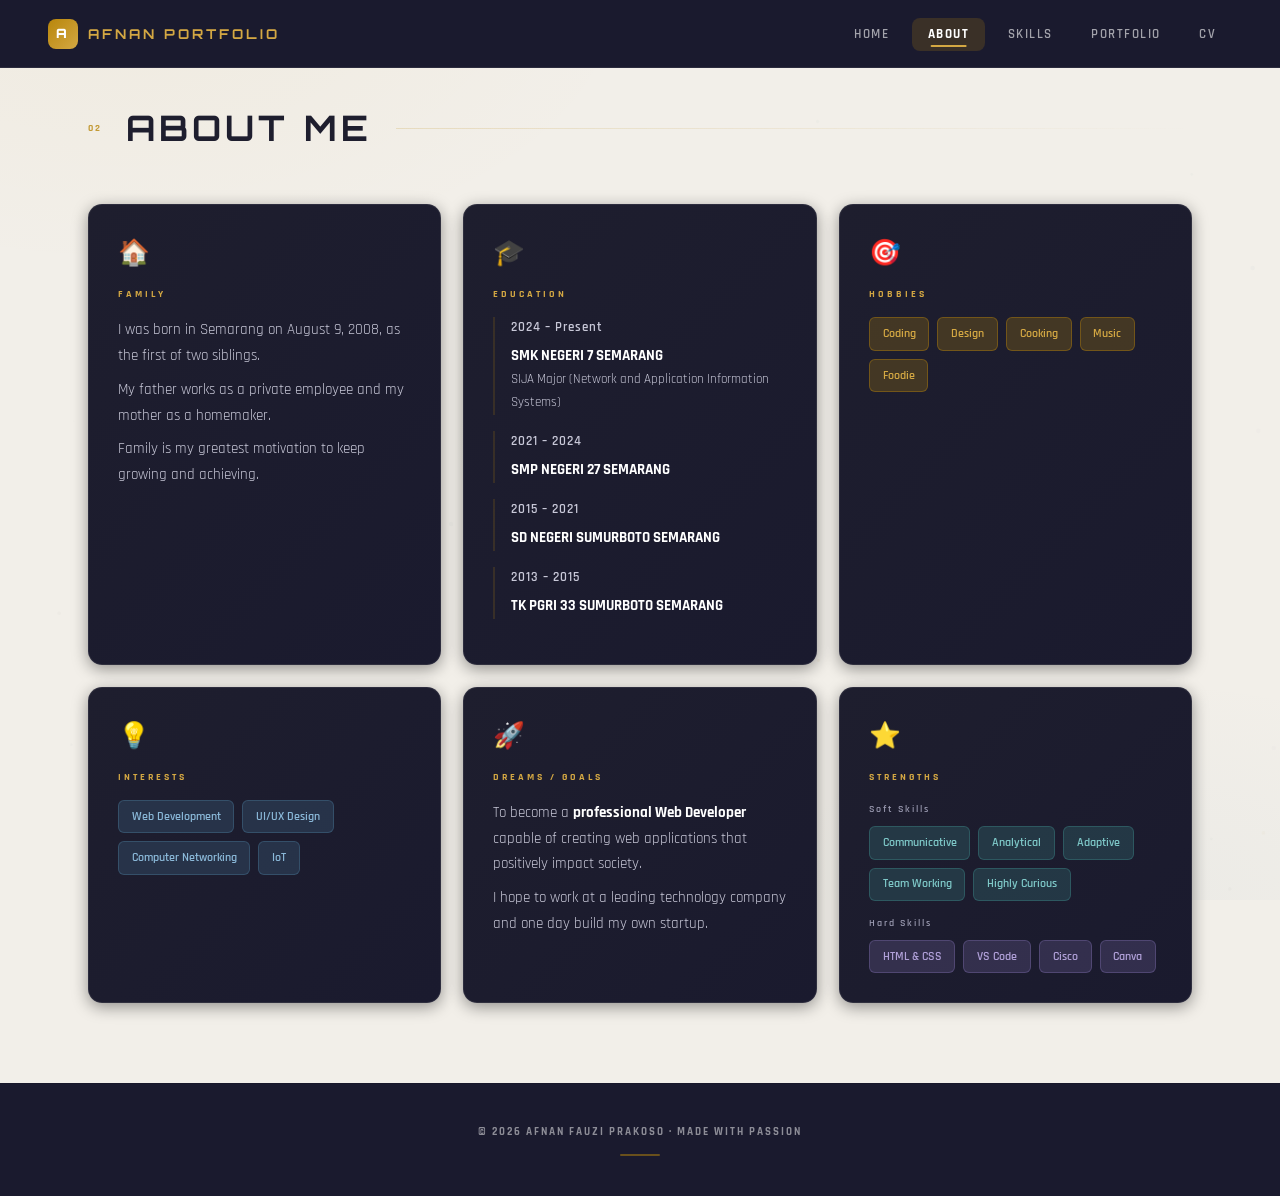
==== about.html @ e4624f2c "Add files via upload" ====
<!DOCTYPE html>
<html lang="en">
<head>
  <meta charset="UTF-8" />
  <meta name="viewport" content="width=device-width, initial-scale=1.0" />
  <title>Afnan Fauzi Prakoso — About Me</title>
  <link rel="preconnect" href="https://fonts.googleapis.com" />
  <link rel="preconnect" href="https://fonts.gstatic.com" crossorigin />
  <link href="https://fonts.googleapis.com/css2?family=Rajdhani:wght@300;400;500;600;700&family=Orbitron:wght@400;500;600;700;800;900&family=Inter:wght@300;400;500;600;700&display=swap" rel="stylesheet" />
  <link rel="stylesheet" href="style.css" />
</head>
<body>

  <canvas id="bgCanvas"></canvas>

  <!-- NAVBAR -->
  <nav class="navbar" id="navbar">
    <div class="nav-brand">
      <div class="nav-brand-icon">A</div>
      <span class="brand-text">AFNAN PORTFOLIO</span>
    </div>
    <button class="hamburger" id="hamburger" aria-label="Menu">
      <span></span><span></span><span></span>
    </button>
    <ul class="nav-links" id="navLinks">
      <li><a href="index.html"     class="nav-link">Home</a></li>
      <li><a href="about.html"     class="nav-link active">About</a></li>
      <li><a href="skills.html"    class="nav-link">Skills</a></li>
      <li><a href="portfolio.html" class="nav-link">Portfolio</a></li>
      <li><a href="cv.html"        class="nav-link">CV</a></li>
    </ul>
  </nav>

  <!-- PAGE 2 — ABOUT ME -->
  <main class="page">

    <div class="section-header">
      <span class="section-number">02</span>
      <h2 class="section-title">ABOUT ME</h2>
      <span class="section-line"></span>
    </div>

    <div class="about-grid">

      <!-- FAMILY -->
      <div class="about-card fade-in">
        <div class="card-icon">🏠</div>
        <h3 class="card-title">FAMILY</h3>
        <div class="card-body">
          <p>I was born in Semarang on August 9, 2008, as the first of two siblings.</p>
          <p>My father works as a private employee and my mother as a homemaker.</p>
          <p>Family is my greatest motivation to keep growing and achieving.</p>
        </div>
      </div>

      <!-- EDUCATION -->
      <div class="about-card fade-in">
        <div class="card-icon">🎓</div>
        <h3 class="card-title">EDUCATION</h3>
        <div class="card-body">
          <div class="edu-item">
            <span class="edu-year">2024 – Present</span>
            <strong>SMK NEGERI 7 SEMARANG</strong>
            <span>SIJA Major (Network and Application Information Systems)</span>
          </div>
          <div class="edu-item">
            <span class="edu-year">2021 – 2024</span>
            <strong>SMP NEGERI 27 SEMARANG</strong>
          </div>
          <div class="edu-item">
            <span class="edu-year">2015 – 2021</span>
            <strong>SD NEGERI SUMURBOTO SEMARANG</strong>
          </div>
          <div class="edu-item">
            <span class="edu-year">2013 – 2015</span>
            <strong>TK PGRI 33 SUMURBOTO SEMARANG</strong>
          </div>
        </div>
      </div>

      <!-- HOBBIES -->
      <div class="about-card fade-in">
        <div class="card-icon">🎯</div>
        <h3 class="card-title">HOBBIES</h3>
        <div class="card-body hobi-list">
          <span class="hobi-tag">Coding</span>
          <span class="hobi-tag">Design</span>
          <span class="hobi-tag">Cooking</span>
          <span class="hobi-tag">Music</span>
          <span class="hobi-tag">Foodie</span>
        </div>
      </div>

      <!-- INTERESTS -->
      <div class="about-card fade-in">
        <div class="card-icon">💡</div>
        <h3 class="card-title">INTERESTS</h3>
        <div class="card-body hobi-list">
          <span class="hobi-tag interest">Web Development</span>
          <span class="hobi-tag interest">UI/UX Design</span>
          <span class="hobi-tag interest">Computer Networking</span>
          <span class="hobi-tag interest">IoT</span>
        </div>
      </div>

      <!-- DREAMS/GOALS -->
      <div class="about-card fade-in">
        <div class="card-icon">🚀</div>
        <h3 class="card-title">DREAMS / GOALS</h3>
        <div class="card-body">
          <p>To become a <strong>professional Web Developer</strong> capable of creating web applications that positively impact society.</p>
          <p>I hope to work at a leading technology company and one day build my own startup.</p>
        </div>
      </div>

      <!-- STRENGTHS -->
      <div class="about-card fade-in">
        <div class="card-icon">⭐</div>
        <h3 class="card-title">STRENGTHS</h3>
        <div class="card-body">
          <p class="kelebihan-label">Soft Skills</p>
          <div class="hobi-list">
            <span class="hobi-tag soft">Communicative</span>
            <span class="hobi-tag soft">Analytical</span>
            <span class="hobi-tag soft">Adaptive</span>
            <span class="hobi-tag soft">Team Working</span>
            <span class="hobi-tag soft">Highly Curious</span>
          </div>
          <p class="kelebihan-label" style="margin-top:0.8rem">Hard Skills</p>
          <div class="hobi-list">
            <span class="hobi-tag hard">HTML &amp; CSS</span>
            <span class="hobi-tag hard">VS Code</span>
            <span class="hobi-tag hard">Cisco</span>
            <span class="hobi-tag hard">Canva</span>
          </div>
        </div>
      </div>

    </div>
  </main>

  <!-- FOOTER -->
  <footer class="site-footer">
    <p class="pixel-text">© 2026 AFNAN FAUZI PRAKOSO · MADE WITH PASSION</p>
    <div class="footer-divider"></div>
  </footer>

  <script src="script.js"></script>
</body>
</html>
---- style.css ----
/* ════════════════════════════════════════════════
   PERSONAL BRANDING — LIGHT ELEGANT THEME
   style.css
════════════════════════════════════════════════ */

/* ── ROOT VARIABLES ── */
:root {
  /* Warm Light Palette */
  --bg-base:       #f2efe9;
  --bg-warm:       #ece8e0;
  --bg-card:       #ffffff;
  --bg-card-hover: #fdfcfa;

  /* Gold Accent — works on light bg */
  --gold:          #b8860b;
  --gold-hover:    #9a7209;
  --gold-light:    #d4a843;
  --gold-soft:     rgba(184,134,11,0.08);
  --gold-border:   rgba(184,134,11,0.18);

  /* Secondary Accents */
  --accent-blue:   #4a7a9b;
  --accent-teal:   #3d8b8b;
  --accent-lavender: #7b6baa;
  --accent-rose:   #b06b6b;

  /* Text */
  --text:          #1e1e2e;
  --text-secondary:#52526a;
  --text-dim:      #8a8a9e;

  /* Surfaces */
  --surface:       rgba(0,0,0,0.02);
  --border:        rgba(0,0,0,0.06);
  --border-light:  rgba(0,0,0,0.04);
  --border-gold:   rgba(184,134,11,0.2);

  /* Shadows — soft on light bg */
  --shadow-xs:     0 1px 3px rgba(0,0,0,0.04);
  --shadow-sm:     0 2px 8px rgba(0,0,0,0.06);
  --shadow-md:     0 8px 30px rgba(0,0,0,0.08);
  --shadow-lg:     0 20px 60px rgba(0,0,0,0.1);
  --shadow-card:   0 2px 12px rgba(0,0,0,0.04), 0 0 0 1px rgba(0,0,0,0.02);

  /* Typography */
  --font-heading: 'Orbitron', sans-serif;
  --font-body:    'Rajdhani', sans-serif;

  /* Spacing & Radius */
  --radius:       10px;
  --radius-lg:    14px;
  --radius-xl:    18px;
  --transition:   0.35s cubic-bezier(0.25,0.46,0.45,0.94);
  --transition-fast: 0.2s ease;
}

/* ── RESET ── */
*, *::before, *::after { box-sizing: border-box; margin: 0; padding: 0; }
html { scroll-behavior: smooth; font-size: 16px; }
body {
  background: var(--bg-base);
  background-image:
    radial-gradient(ellipse 80% 60% at 10% 0%, rgba(184,134,11,0.04) 0%, transparent 50%),
    radial-gradient(ellipse 60% 50% at 90% 100%, rgba(74,122,155,0.04) 0%, transparent 50%),
    radial-gradient(ellipse 40% 40% at 50% 50%, rgba(61,139,139,0.02) 0%, transparent 40%);
  background-attachment: fixed;
  color: var(--text);
  font-family: var(--font-body);
  line-height: 1.6;
  overflow-x: hidden;
  min-height: 100vh;
}
img { max-width: 100%; display: block; }
a { color: inherit; text-decoration: none; }

/* ── CANVAS BACKGROUND ── */
#bgCanvas {
  position: fixed;
  inset: 0;
  z-index: 0;
  pointer-events: none;
  opacity: 0.5;
}

/* ── UTILITY ── */
.pixel-text {
  font-family: var(--font-body);
  font-weight: 700;
  letter-spacing: 2px;
}

/* ════════════════════════════════
   NAVBAR — CLEAN & AIRY
════════════════════════════════ */
.navbar {
  position: fixed;
  top: 0; left: 0; right: 0;
  z-index: 100;
  display: flex;
  align-items: center;
  justify-content: space-between;
  padding: 0 3rem;
  height: 68px;
  background: #1a1a2e;
  border-bottom: 1px solid rgba(255,255,255,0.08);
  transition: var(--transition);
}
.navbar.scrolled {
  background: rgba(26,26,46,0.97);
  box-shadow: 0 4px 20px rgba(0,0,0,0.15);
}

.nav-brand {
  display: flex;
  align-items: center;
  gap: 0.6rem;
  font-family: var(--font-heading);
  font-weight: 700;
  font-size: 0.85rem;
  letter-spacing: 3px;
  color: var(--gold-light);
}
.nav-brand-icon {
  width: 30px;
  height: 30px;
  background: linear-gradient(135deg, var(--gold), var(--gold-light));
  border-radius: 8px;
  display: flex;
  align-items: center;
  justify-content: center;
  font-size: 0.8rem;
  color: #fff;
  font-weight: 900;
}

.nav-links {
  display: flex;
  list-style: none;
  gap: 0.4rem;
}
.nav-link {
  font-family: var(--font-body);
  font-size: 0.82rem;
  font-weight: 600;
  letter-spacing: 1.5px;
  padding: 0.5rem 1rem;
  border-radius: 8px;
  color: rgba(255,255,255,0.6);
  transition: var(--transition-fast);
  position: relative;
  text-transform: uppercase;
}
.nav-link::after {
  content: '';
  position: absolute;
  bottom: 4px; left: 50%; transform: translateX(-50%);
  width: 0; height: 2px;
  background: var(--gold-light);
  transition: var(--transition);
  border-radius: 2px;
}
.nav-link:hover {
  color: #fff;
  background: rgba(184,134,11,0.15);
}
.nav-link.active {
  color: #fff;
  background: rgba(184,134,11,0.2);
  font-weight: 700;
}
.nav-link:hover::after,
.nav-link.active::after { width: 50%; }

/* Hamburger */
.hamburger {
  display: none;
  flex-direction: column;
  gap: 5px;
  background: none;
  border: none;
  cursor: pointer;
  padding: 4px;
  z-index: 110;
}
.hamburger span {
  display: block;
  width: 22px; height: 2px;
  background: var(--gold-light);
  border-radius: 2px;
  transition: var(--transition);
}
.hamburger.open span:nth-child(1) { transform: translateY(7px) rotate(45deg); }
.hamburger.open span:nth-child(2) { opacity: 0; }
.hamburger.open span:nth-child(3) { transform: translateY(-7px) rotate(-45deg); }

/* ════════════════════════════════
   PAGE BASE
════════════════════════════════ */
.page {
  position: relative;
  z-index: 1;
  min-height: 100vh;
  padding: 100px 3rem 80px;
  max-width: 1200px;
  margin: 0 auto;
  opacity: 0;
  transform: translateY(24px);
  transition: opacity 0.7s ease, transform 0.7s ease;
}
.page.show {
  opacity: 1;
  transform: translateY(0);
}
@media (max-width: 640px) {
  .page { opacity: 1; transform: none; }
}

/* Section Header */
.section-header {
  display: flex;
  align-items: center;
  gap: 1.5rem;
  margin-bottom: 3rem;
}
.section-number {
  font-size: 0.65rem;
  color: var(--gold);
  opacity: 0.8;
  font-weight: 700;
  letter-spacing: 2px;
}
.section-title {
  font-family: var(--font-heading);
  font-size: clamp(1.4rem, 3.5vw, 2.2rem);
  font-weight: 700;
  color: #1e1e2e;
  letter-spacing: 4px;
}
.section-line {
  flex: 1;
  height: 1px;
  background: linear-gradient(90deg, var(--gold-border), transparent);
}

/* ════════════════════════════════
   PAGE 1 — HOME
════════════════════════════════ */
.page-home {
  display: flex;
  flex-direction: column;
  justify-content: center;
  padding-top: 68px;
}
.home-container {
  display: grid;
  grid-template-columns: 1fr 360px;
  gap: 5rem;
  align-items: center;
  min-height: 86vh;
}

/* Text side */
.greeting {
  font-size: 0.75rem;
  color: var(--gold-hover);
  letter-spacing: 5px;
  margin-bottom: 1rem;
  font-weight: 600;
}

.full-name {
  font-family: var(--font-heading);
  font-size: clamp(2rem, 5vw, 3.5rem);
  font-weight: 700;
  line-height: 1.1;
  color: #1e1e2e;
  letter-spacing: 2px;
  margin-bottom: 0.6rem;
}
.nickname {
  font-size: 0.5em;
  color: var(--gold-hover);
  font-weight: 600;
  letter-spacing: 4px;
}

.tagline {
  font-size: clamp(0.9rem, 1.8vw, 1.05rem);
  font-weight: 500;
  color: #4a4a5a;
  letter-spacing: 1px;
  margin-bottom: 1.4rem;
}

.bio {
  font-size: clamp(0.95rem, 1.6vw, 1.05rem);
  color: #4a4a5a;
  max-width: 500px;
  line-height: 1.85;
  margin-bottom: 2.2rem;
}

.home-buttons {
  display: flex;
  gap: 1rem;
  flex-wrap: wrap;
  margin-bottom: 2.5rem;
}

/* Buttons */
.btn {
  font-family: var(--font-body);
  font-size: 0.85rem;
  font-weight: 600;
  letter-spacing: 2px;
  padding: 0.8rem 1.8rem;
  border-radius: var(--radius);
  cursor: pointer;
  transition: var(--transition);
  border: none;
  display: inline-block;
  text-transform: uppercase;
}
.btn-primary {
  background: linear-gradient(135deg, var(--gold-hover), var(--gold), var(--gold-light));
  color: #fff;
  box-shadow: 0 4px 16px rgba(184,134,11,0.3);
}
.btn-primary:hover {
  transform: translateY(-2px);
  box-shadow: 0 6px 24px rgba(184,134,11,0.4);
}
.btn-outline {
  background: transparent;
  color: var(--gold-hover);
  border: 1.5px solid var(--gold-border);
}
.btn-outline:hover {
  background: rgba(184,134,11,0.1);
  border-color: var(--gold);
  transform: translateY(-2px);
}

.dots-row {
  display: flex;
  gap: 0.5rem;
  align-items: center;
}
.dot {
  width: 7px; height: 7px;
  background: var(--gold-hover);
  border-radius: 50%;
  opacity: 0.5;
  animation: dotPulse 2s ease-in-out infinite;
}
.dot:nth-child(2) { animation-delay: 0.2s; }
.dot:nth-child(3) { animation-delay: 0.4s; }
.dot:nth-child(4) { animation-delay: 0.6s; }
.dot:nth-child(5) { animation-delay: 0.8s; }
@keyframes dotPulse {
  0%,100% { transform: scale(1); opacity: 0.5; }
  50%     { transform: scale(0.6); opacity: 0.25; }
}

/* Photo side */
.home-photo {
  display: flex;
  flex-direction: column;
  align-items: center;
  gap: 1.2rem;
}
.photo-frame {
  position: relative;
  width: 280px;
  height: 340px;
}
.photo-inner {
  width: 100%; height: 100%;
  border-radius: var(--radius-xl);
  overflow: hidden;
  background: linear-gradient(135deg, #e8e5de, #e2dfd7);
  display: flex;
  align-items: center;
  justify-content: center;
  border: 1px solid rgba(0,0,0,0.08);
  box-shadow: var(--shadow-md);
}
.profile-photo {
  width: 100%; height: 100%;
  object-fit: cover;
  object-position: top;
  border-radius: var(--radius-xl);
}
.photo-fallback {
  position: absolute;
  inset: 0;
  display: flex;
  flex-direction: column;
  align-items: center;
  justify-content: center;
  gap: 0.5rem;
  font-size: 0.75rem;
  color: var(--text-dim);
  z-index: -1;
}

/* Elegant corner accents */
.frame-corner {
  position: absolute;
  width: 22px; height: 22px;
  border-color: var(--gold);
  border-style: solid;
  opacity: 0.4;
}
.frame-corner.tl { top: -5px; left: -5px; border-width: 2px 0 0 2px; border-radius: 5px 0 0 0; }
.frame-corner.tr { top: -5px; right: -5px; border-width: 2px 2px 0 0; border-radius: 0 5px 0 0; }
.frame-corner.bl { bottom: -5px; left: -5px; border-width: 0 0 2px 2px; border-radius: 0 0 0 5px; }
.frame-corner.br { bottom: -5px; right: -5px; border-width: 0 2px 2px 0; border-radius: 0 0 5px 0; }

/* Info Badge */
.score-badge {
  background: linear-gradient(135deg, #e8e5de, #e2dfd7);
  border: 1px solid rgba(0,0,0,0.08);
  border-radius: var(--radius);
  padding: 0.6rem 1.6rem;
  display: flex;
  flex-direction: column;
  align-items: center;
  gap: 0.2rem;
  box-shadow: 0 2px 8px rgba(0,0,0,0.05);
}
.score-badge .pixel-text { font-size: 0.6rem; color: #6a6a7a; letter-spacing: 3px; }
.score-val {
  font-family: var(--font-heading);
  font-size: 0.85rem;
  font-weight: 700;
  color: var(--gold);
  letter-spacing: 3px;
}

.scroll-hint {
  text-align: center;
  font-size: 0.65rem;
  color: #8a8a9a;
  animation: gentleBounce 2.5s ease-in-out infinite;
  margin-top: 2rem;
  letter-spacing: 3px;
}
@keyframes gentleBounce {
  0%,100% { transform: translateY(0); opacity: 0.3; }
  50%     { transform: translateY(4px); opacity: 0.7; }
}

/* ════════════════════════════════
   PAGE 2 — ABOUT
════════════════════════════════ */
.about-grid {
  display: grid;
  grid-template-columns: repeat(auto-fill, minmax(310px, 1fr));
  gap: 1.4rem;
}
.about-card {
  background: linear-gradient(135deg, #1e1e2e 0%, #1a1a2e 100%);
  border: 1px solid rgba(255,255,255,0.08);
  border-radius: var(--radius-lg);
  padding: 1.8rem;
  transition: var(--transition);
  position: relative;
  overflow: hidden;
  box-shadow: 0 4px 16px rgba(0,0,0,0.4);
}
.about-card::before {
  content: '';
  position: absolute;
  top: 0; left: 0; right: 0;
  height: 2px;
  background: linear-gradient(90deg, transparent, var(--gold-border), transparent);
  opacity: 0;
  transition: var(--transition);
}
.about-card:hover {
  border-color: var(--border-gold);
  transform: translateY(-3px);
  box-shadow: 0 8px 25px rgba(0,0,0,0.5);
  background: linear-gradient(135deg, #1c1c30 0%, #181830 100%);
}
.about-card:hover::before { opacity: 1; }

.card-icon { font-size: 1.6rem; margin-bottom: 0.7rem; }
.card-title {
  font-size: 0.65rem;
  color: var(--gold-light);
  letter-spacing: 3px;
  margin-bottom: 0.9rem;
  font-weight: 700;
}
.card-body {
  font-size: 0.92rem;
  color: #c8c8d8;
  line-height: 1.75;
}
.card-body p { margin-bottom: 0.5rem; }
.card-body strong { color: #ffffff; }

.edu-item {
  display: flex;
  flex-direction: column;
  margin-bottom: 1rem;
  padding-left: 1rem;
  border-left: 2px solid var(--gold-border);
}
.edu-year {
  font-size: 0.7rem;
  color: var(--gold-hover);
  margin-bottom: 0.2rem;
  font-weight: 600;
  letter-spacing: 1px;
}
.edu-item strong { font-size: 0.92rem; color: #ffffff; }
.edu-item span   { font-size: 0.82rem; color: #c8c8d8; }

.hobi-list { display: flex; flex-wrap: wrap; gap: 0.5rem; }
.hobi-tag {
  font-family: var(--font-body);
  font-size: 0.78rem;
  font-weight: 600;
  padding: 0.3rem 0.8rem;
  border-radius: 6px;
  background: rgba(184,134,11,0.25);
  border: 1px solid rgba(184,134,11,0.4);
  color: var(--gold-light);
  transition: var(--transition-fast);
}
.hobi-tag:hover { background: rgba(184,134,11,0.35); }
.hobi-tag.interest { background: rgba(74,122,155,0.25); border-color: rgba(74,122,155,0.4); color: #8ab8d8; }
.hobi-tag.interest:hover { background: rgba(74,122,155,0.35); }
.hobi-tag.soft     { background: rgba(61,139,139,0.25); border-color: rgba(61,139,139,0.4); color: #7ec8c8; }
.hobi-tag.soft:hover { background: rgba(61,139,139,0.35); }
.hobi-tag.hard     { background: rgba(123,107,170,0.25); border-color: rgba(123,107,170,0.4); color: #b0a0d8; }
.hobi-tag.hard:hover { background: rgba(123,107,170,0.35); }

.kelebihan-label {
  font-size: 0.65rem;
  color: #9a9ab0;
  letter-spacing: 2px;
  margin-bottom: 0.5rem;
  font-weight: 600;
}

/* ════════════════════════════════
   PAGE 3 — SKILLS
════════════════════════════════ */
.skills-wrapper {
  display: grid;
  grid-template-columns: 1fr 1fr;
  gap: 4rem;
  align-items: start;
}
.skills-subtitle {
  font-size: 0.65rem;
  color: var(--gold-hover);
  letter-spacing: 3px;
  margin-bottom: 1.8rem;
  font-weight: 700;
}

/* Skill Bars */
.skill-item { margin-bottom: 1.4rem; }
.skill-meta {
  display: flex;
  justify-content: space-between;
  margin-bottom: 0.4rem;
}
.skill-name {
  font-family: var(--font-body);
  font-size: 0.88rem;
  font-weight: 600;
  letter-spacing: 0.5px;
  color: #1e1e2e;
}
.skill-pct {
  font-size: 0.68rem;
  color: var(--gold-hover);
  font-weight: 700;
}
.skill-track {
  width: 100%;
  height: 7px;
  background: rgba(0,0,0,0.08);
  border-radius: 6px;
  border: 1px solid rgba(0,0,0,0.06);
  overflow: hidden;
}
.skill-fill {
  height: 100%;
  width: 0;
  border-radius: 6px;
  background: linear-gradient(90deg, var(--gold), var(--gold-light));
  transition: width 1.4s cubic-bezier(0.25,0.46,0.45,0.94);
}

/* Tools Grid */
.tools-grid {
  display: grid;
  grid-template-columns: repeat(3, 1fr);
  gap: 1rem;
  margin-bottom: 2rem;
}
.tool-card {
  background: linear-gradient(145deg, #1e1e2e, #1a1a2e);
  border: 1px solid rgba(255,255,255,0.08);
  border-radius: var(--radius);
  padding: 1.1rem 0.7rem;
  text-align: center;
  transition: var(--transition);
  cursor: default;
  box-shadow: 0 4px 14px rgba(0,0,0,0.35);
}
.tool-card:hover {
  border-color: var(--border-gold);
  transform: translateY(-3px);
  box-shadow: 0 8px 24px rgba(0,0,0,0.45);
  background: linear-gradient(145deg, #1c1c30, #181830);
}
.tool-icon { font-size: 1.6rem; margin-bottom: 0.4rem; }
.tool-card span {
  font-family: var(--font-body);
  font-size: 0.75rem;
  font-weight: 600;
  color: #d0d0e0;
  letter-spacing: 0.5px;
}

.skills-quote {
  font-size: 0.72rem;
  color: var(--gold-light);
  text-align: center;
  line-height: 2;
  letter-spacing: 3px;
  padding: 1.4rem;
  border: 1px solid var(--border-gold);
  border-radius: var(--radius);
  background: linear-gradient(135deg, #1e1e2e, #1a1a2e);
  font-weight: 600;
  box-shadow: 0 4px 14px rgba(0,0,0,0.35);
}

/* ════════════════════════════════
   PAGE 4 — PORTFOLIO
════════════════════════════════ */
.portfolio-grid {
  display: grid;
  grid-template-columns: repeat(auto-fill, minmax(320px, 1fr));
  gap: 1.8rem;
}
.portfolio-card {
  background: linear-gradient(160deg, #1e1e2e, #1a1a2e);
  border: 1px solid rgba(255,255,255,0.08);
  border-radius: var(--radius-lg);
  overflow: hidden;
  transition: var(--transition);
  box-shadow: 0 4px 16px rgba(0,0,0,0.4);
}
.portfolio-card:hover {
  transform: translateY(-5px);
  box-shadow: 0 12px 35px rgba(0,0,0,0.5);
  border-color: var(--border-gold);
  background: linear-gradient(160deg, #1c1c30, #181830);
}

.port-img-wrap {
  position: relative;
  height: 200px;
  overflow: hidden;
  background: #15152a;
}
.port-img {
  width: 100%; height: 100%;
  object-fit: cover;
  transition: transform 0.5s ease;
}
.portfolio-card:hover .port-img { transform: scale(1.04); }

.port-img-fallback {
  position: absolute;
  inset: 0;
  display: flex;
  align-items: center;
  justify-content: center;
  background: linear-gradient(135deg, #15152a, #121228);
  z-index: 0;
}
.port-img-fallback .pixel-text {
  font-size: 0.7rem;
  color: #7a7a90;
  letter-spacing: 3px;
}
.port-img { position: relative; z-index: 1; }

.port-overlay {
  position: absolute;
  inset: 0;
  background: rgba(30,30,46,0.75);
  backdrop-filter: blur(4px);
  display: flex;
  align-items: center;
  justify-content: center;
  opacity: 0;
  transition: var(--transition);
  z-index: 2;
}
.portfolio-card:hover .port-overlay { opacity: 1; }
@media (hover: none) {
  .port-overlay { opacity: 1; background: rgba(30,30,46,0.4); }
}
.port-link-btn {
  font-size: 0.68rem;
  padding: 0.65rem 1.5rem;
  background: var(--gold);
  color: #fff;
  border-radius: var(--radius);
  letter-spacing: 2px;
  transition: var(--transition);
  font-weight: 700;
}
.port-link-btn:hover {
  background: var(--gold-hover);
  transform: scale(1.03);
}

.port-info { padding: 1.4rem; }
.port-tag {
  font-size: 0.62rem;
  color: var(--gold-light);
  letter-spacing: 1px;
  background: rgba(184,134,11,0.25);
  padding: 0.22rem 0.65rem;
  border-radius: 5px;
  border: 1px solid rgba(184,134,11,0.4);
  font-weight: 600;
}
.port-title {
  font-family: var(--font-heading);
  font-size: 1rem;
  font-weight: 700;
  color: #ffffff;
  margin: 0.6rem 0 0.4rem;
  letter-spacing: 1px;
}
.port-desc {
  font-size: 0.88rem;
  color: #c8c8d8;
  line-height: 1.6;
  margin-bottom: 0.9rem;
}
.port-ext-link {
  font-family: var(--font-body);
  font-size: 0.78rem;
  font-weight: 600;
  color: var(--gold-light);
  letter-spacing: 1px;
  transition: var(--transition-fast);
}
.port-ext-link:hover { color: #d4a843; }

/* ════════════════════════════════
   PAGE 5 — CV
════════════════════════════════ */
.cv-actions {
  margin-bottom: 2rem;
  display: flex;
  justify-content: flex-end;
}

.cv-wrap {
  display: grid;
  grid-template-columns: 240px 1fr;
  border-radius: var(--radius-lg);
  overflow: hidden;
  border: 1px solid var(--border);
  box-shadow: var(--shadow-lg);
  background: var(--bg-card);
  max-width: 900px;
  margin: 0 auto;
}

/* CV Sidebar */
.cv-sidebar {
  background: linear-gradient(180deg, #1a1a2e 0%, #252542 100%);
  padding: 2rem 1.5rem;
  border-right: 1px solid var(--border);
  display: flex;
  flex-direction: column;
  gap: 1.6rem;
}

.cv-photo-wrap {
  display: flex;
  justify-content: center;
  margin-bottom: 0.5rem;
}
.cv-photo {
  width: 110px; height: 130px;
  object-fit: cover;
  object-position: top;
  border-radius: var(--radius);
  border: 2px solid rgba(184,134,11,0.3);
}
.cv-photo-fallback {
  width: 110px; height: 130px;
  border-radius: var(--radius);
  border: 2px solid rgba(184,134,11,0.3);
  display: flex;
  align-items: center;
  justify-content: center;
  font-size: 0.65rem;
  color: #8a8a9e;
  background: #1e1e32;
}

.cv-sec-title {
  font-size: 0.62rem;
  color: var(--gold-light);
  letter-spacing: 3px;
  margin-bottom: 0.8rem;
  font-weight: 700;
  border-bottom: 1px solid rgba(184,134,11,0.2);
  padding-bottom: 0.4rem;
}

.cv-contact-list { list-style: none; }
.cv-contact-list li {
  display: flex;
  align-items: flex-start;
  gap: 0.5rem;
  font-size: 0.8rem;
  color: #b0b0c4;
  margin-bottom: 0.6rem;
  line-height: 1.4;
  word-break: break-all;
}
.cv-icon { font-size: 0.82rem; flex-shrink: 0; margin-top: 0.1rem; }

.cv-skill-list { display: flex; flex-direction: column; gap: 0.6rem; }
.cv-skill-item {
  display: flex;
  justify-content: space-between;
  align-items: center;
  font-size: 0.8rem;
  color: #b0b0c4;
}
.cv-skill-dots { display: flex; gap: 3px; }
.dot-fill, .dot-empty {
  width: 8px; height: 8px;
  border-radius: 50%;
  border: 1px solid rgba(184,134,11,0.3);
}
.dot-fill { background: var(--gold-light); }
.dot-empty { background: transparent; }

.cv-quote-box {
  margin-top: auto;
  padding: 1rem;
  border: 1px solid rgba(184,134,11,0.2);
  border-radius: var(--radius);
  font-size: 0.75rem;
  font-style: italic;
  color: var(--gold-light);
  text-align: center;
  line-height: 1.6;
  background: rgba(184,134,11,0.06);
}

/* CV Main */
.cv-main { padding: 2.5rem 2rem; }

.cv-header-main {
  border-bottom: 2px solid var(--border);
  padding-bottom: 1.2rem;
  margin-bottom: 1.8rem;
}
.cv-name {
  font-family: var(--font-heading);
  font-size: 1.7rem;
  font-weight: 700;
  color: var(--text);
  letter-spacing: 3px;
  line-height: 1;
}
.cv-role {
  font-family: var(--font-body);
  font-size: 0.8rem;
  font-weight: 600;
  color: var(--gold);
  letter-spacing: 2px;
  margin-top: 0.4rem;
}

.cv-section-main { margin-bottom: 1.8rem; }
.cv-main-title {
  font-family: var(--font-body);
  font-size: 0.72rem;
  font-weight: 700;
  letter-spacing: 3px;
  color: var(--gold);
  text-transform: uppercase;
  margin-bottom: 0.8rem;
  padding-bottom: 0.4rem;
  border-bottom: 1px solid var(--border-gold);
}
.cv-text {
  font-size: 0.88rem;
  color: var(--text-secondary);
  line-height: 1.75;
}

.cv-table { width: 100%; border-collapse: collapse; font-size: 0.86rem; }
.cv-table tr td { padding: 0.3rem 0.6rem; color: var(--text-secondary); vertical-align: top; }
.cv-td-label { color: var(--text); font-weight: 600; white-space: nowrap; }

/* Timeline */
.cv-timeline { padding-left: 0; }
.cv-tl-item {
  display: flex;
  gap: 1rem;
  margin-bottom: 1.2rem;
  position: relative;
}
.cv-tl-dot {
  width: 9px; height: 9px;
  border-radius: 50%;
  background: var(--gold);
  flex-shrink: 0;
  margin-top: 0.35rem;
  position: relative;
}
.cv-tl-dot::after {
  content: '';
  position: absolute;
  top: 9px; left: 50%;
  transform: translateX(-50%);
  width: 1px; height: calc(100% + 1.2rem);
  background: var(--border);
}
.cv-tl-item:last-child .cv-tl-dot::after { display: none; }

.cv-tl-period {
  font-size: 0.62rem;
  color: var(--gold);
  letter-spacing: 1px;
  margin-bottom: 0.2rem;
  font-weight: 600;
}
.cv-tl-inst {
  font-family: var(--font-body);
  font-size: 0.88rem;
  font-weight: 700;
  color: var(--text);
}
.cv-tl-desc { font-size: 0.8rem; color: var(--text-secondary); }

.cv-footer-sign {
  margin-top: 2rem;
  display: flex;
  justify-content: flex-end;
}
.sign-block {
  text-align: center;
  font-size: 0.82rem;
  color: var(--text-secondary);
}
.sign-space { height: 56px; }
.sign-block strong { color: var(--text); }

/* ════════════════════════════════
   FOOTER
════════════════════════════════ */
.site-footer {
  position: relative;
  z-index: 1;
  text-align: center;
  padding: 2.5rem 2rem;
  border-top: 1px solid rgba(0,0,0,0.06);
  background: #1a1a2e;
}
.site-footer .pixel-text {
  font-size: 0.68rem;
  color: rgba(255,255,255,0.5);
  letter-spacing: 2px;
}
.footer-divider {
  width: 40px;
  height: 2px;
  background: rgba(184,134,11,0.5);
  margin: 0.8rem auto 0;
  border-radius: 2px;
}

/* ════════════════════════════════
   PRINT STYLES
════════════════════════════════ */
@media print {
  #bgCanvas, .navbar, .cv-actions, .scroll-hint,
  #home, #about, #skills, #portfolio, .site-footer { display: none !important; }
  #cv { padding: 0 !important; display: block !important; }
  .section-header { display: none !important; }
  .cv-wrap {
    display: grid !important;
    grid-template-columns: 200px 1fr !important;
    border: none !important;
    box-shadow: none !important;
  }
  body { background: #fff !important; color: #111 !important; }
  .cv-sidebar { background: #f5f5f5 !important; border-right: 1px solid #ddd !important; }
  .cv-main { background: #fff !important; }
  .cv-text, .cv-table tr td, .cv-tl-desc, .cv-tl-period, .cv-contact-list li { color: #333 !important; }
  .cv-name, .cv-tl-inst, .cv-td-label { color: #000 !important; }
  .cv-sec-title, .cv-main-title, .cv-role { color: #1a1a3e !important; }
}

/* ════════════════════════════════
   RESPONSIVE — TABLET
════════════════════════════════ */
@media (max-width: 900px) {
  .home-container {
    grid-template-columns: 1fr;
    text-align: center;
    gap: 3rem;
    min-height: auto;
    padding-top: 2rem;
  }
  .home-photo { order: -1; }
  .bio { margin: 0 auto 2rem; }
  .home-buttons { justify-content: center; }
  .dots-row { justify-content: center; }

  .skills-wrapper { grid-template-columns: 1fr; gap: 3rem; }

  .cv-wrap { grid-template-columns: 1fr; }
  .cv-sidebar { border-right: none; border-bottom: 1px solid var(--border); }
}

/* ════════════════════════════════
   RESPONSIVE — MOBILE
════════════════════════════════ */
@media (max-width: 640px) {
  .navbar { padding: 0 1.5rem; }
  .hamburger { display: flex; }
  .nav-links {
    position: fixed;
    top: 68px; left: 0; right: 0;
    flex-direction: column;
    background: rgba(26,26,46,0.98);
    backdrop-filter: blur(20px);
    padding: 1.2rem;
    gap: 0.4rem;
    transform: translateY(-120%);
    opacity: 0;
    transition: var(--transition);
    border-bottom: 1px solid rgba(255,255,255,0.08);
  }
  .nav-links.open { transform: translateY(0); opacity: 1; }
  .nav-link { padding: 0.7rem 1rem; font-size: 0.78rem; }

  .page { padding: 85px 1.2rem 50px; }

  .photo-frame { width: 200px; height: 250px; }

  .about-grid { grid-template-columns: 1fr; }

  .tools-grid { grid-template-columns: repeat(2, 1fr); }

  .portfolio-grid { grid-template-columns: 1fr; }

  .cv-wrap { grid-template-columns: 1fr; }

  .section-title { font-size: 1.2rem; }
}

/* ════════════════════════════════
   SCROLL ANIMATIONS
════════════════════════════════ */
.fade-in {
  opacity: 0;
  transform: translateY(18px);
  transition: opacity 0.6s ease, transform 0.6s ease;
}
.fade-in.visible {
  opacity: 1;
  transform: translateY(0);
}

/* ════════════════════════════════
   ADDITIONAL EFFECTS
════════════════════════════════ */

/* Subtle hover glow for buttons */
.btn-primary::before {
  content: '';
  position: absolute;
  inset: -2px;
  background: linear-gradient(135deg, var(--gold), var(--gold-light));
  border-radius: inherit;
  opacity: 0;
  z-index: -1;
  transition: var(--transition);
  filter: blur(10px);
}
.btn-primary { position: relative; z-index: 1; }
.btn-primary:hover::before { opacity: 0.25; }

/* Elegant scrollbar */
::-webkit-scrollbar { width: 6px; }
::-webkit-scrollbar-track { background: var(--bg-base); }
::-webkit-scrollbar-thumb { background: var(--gold-border); border-radius: 3px; }
::-webkit-scrollbar-thumb:hover { background: var(--gold); }

/* Selection color */
::selection {
  background: rgba(184,134,11,0.2);
  color: var(--text);
}
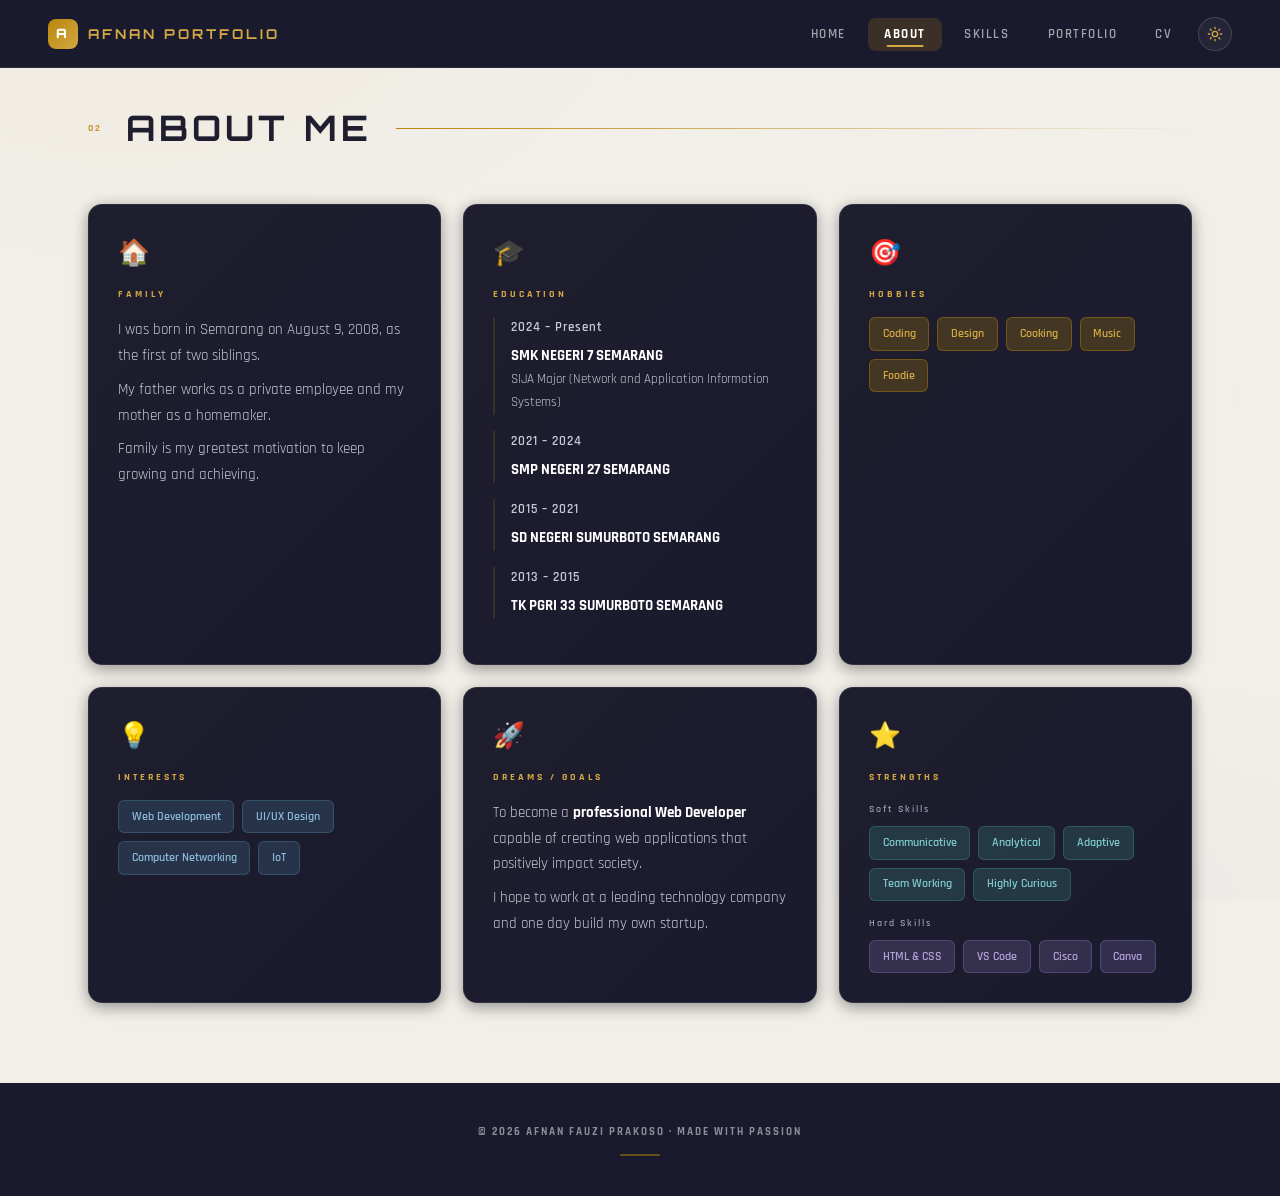
==== commit 56a653eb: "Add files via upload" ====
--- a/about.html
+++ b/about.html
@@ -8,6 +8,16 @@
   <link rel="preconnect" href="https://fonts.gstatic.com" crossorigin />
   <link href="https://fonts.googleapis.com/css2?family=Rajdhani:wght@300;400;500;600;700&family=Orbitron:wght@400;500;600;700;800;900&family=Inter:wght@300;400;500;600;700&display=swap" rel="stylesheet" />
   <link rel="stylesheet" href="style.css" />
+  <script>
+    (function () {
+      var t = null;
+      try { t = localStorage.getItem('theme'); } catch (e) {}
+      if (t !== 'light' && t !== 'dark') {
+        t = window.matchMedia('(prefers-color-scheme: dark)').matches ? 'dark' : 'light';
+      }
+      document.documentElement.setAttribute('data-theme', t);
+    })();
+  </script>
 </head>
 <body>
 
@@ -29,6 +39,10 @@
       <li><a href="portfolio.html" class="nav-link">Portfolio</a></li>
       <li><a href="cv.html"        class="nav-link">CV</a></li>
     </ul>
+    <button class="theme-toggle" id="themeToggle" aria-label="Ganti tema terang/gelap" title="Ganti tema">
+      <svg class="icon-sun" viewBox="0 0 24 24" fill="none" stroke="currentColor" stroke-width="2" stroke-linecap="round"><circle cx="12" cy="12" r="4"/><path d="M12 2v2M12 20v2M4.9 4.9l1.4 1.4M17.7 17.7l1.4 1.4M2 12h2M20 12h2M4.9 19.1l1.4-1.4M17.7 6.3l1.4-1.4"/></svg>
+      <svg class="icon-moon" viewBox="0 0 24 24" fill="none" stroke="currentColor" stroke-width="2" stroke-linecap="round" stroke-linejoin="round"><path d="M21 12.8A9 9 0 1 1 11.2 3a7 7 0 0 0 9.8 9.8z"/></svg>
+    </button>
   </nav>
 
   <!-- PAGE 2 — ABOUT ME -->
--- a/style.css
+++ b/style.css
@@ -35,6 +35,9 @@
   --border-light:  rgba(0,0,0,0.04);
   --border-gold:   rgba(184,134,11,0.2);
 
+  /* Light surface gradient (photo frame, badge) */
+  --grad-frame:    linear-gradient(135deg, #e8e5de, #e2dfd7);
+
   /* Shadows — soft on light bg */
   --shadow-xs:     0 1px 3px rgba(0,0,0,0.04);
   --shadow-sm:     0 2px 8px rgba(0,0,0,0.06);
@@ -53,6 +56,60 @@
   --transition:   0.35s cubic-bezier(0.25,0.46,0.45,0.94);
   --transition-fast: 0.2s ease;
 }
+
+/* ── DARK THEME OVERRIDES ── */
+html[data-theme="dark"] {
+  --bg-base:       #10101c;
+  --bg-warm:       #15152a;
+  --bg-card:       #1c1c30;
+  --bg-card-hover: #22223a;
+
+  /* Gold — brighter for contrast on dark bg */
+  --gold:          #d4a843;
+  --gold-hover:    #b8860b;
+  --gold-light:    #e0bd63;
+  --gold-soft:     rgba(212,168,67,0.10);
+  --gold-border:   rgba(212,168,67,0.28);
+
+  --text:          #e8e8f2;
+  --text-secondary:#b0b0c4;
+  --text-dim:      #7a7a90;
+
+  --surface:       rgba(255,255,255,0.04);
+  --border:        rgba(255,255,255,0.08);
+  --border-light:  rgba(255,255,255,0.05);
+  --border-gold:   rgba(212,168,67,0.25);
+
+  --grad-frame:    linear-gradient(135deg, #26264a, #202040);
+
+  --shadow-xs:     0 1px 3px rgba(0,0,0,0.35);
+  --shadow-sm:     0 2px 8px rgba(0,0,0,0.4);
+  --shadow-md:     0 8px 30px rgba(0,0,0,0.5);
+  --shadow-lg:     0 20px 60px rgba(0,0,0,0.55);
+  --shadow-card:   0 2px 12px rgba(0,0,0,0.4), 0 0 0 1px rgba(255,255,255,0.04);
+}
+
+/* ── DARK THEME — lighten dark cards so they stand out ── */
+html[data-theme="dark"] .about-card,
+html[data-theme="dark"] .tool-card,
+html[data-theme="dark"] .portfolio-card,
+html[data-theme="dark"] .skills-quote {
+  background: linear-gradient(135deg, #26264a, #202040);
+  border-color: var(--border-gold);
+}
+html[data-theme="dark"] .about-card:hover,
+html[data-theme="dark"] .tool-card:hover,
+html[data-theme="dark"] .portfolio-card:hover {
+  background: linear-gradient(135deg, #2c2c54, #262648);
+}
+html[data-theme="dark"] .cv-sidebar {
+  background: linear-gradient(180deg, #26264a 0%, #2b2b52 100%);
+  border-right-color: var(--border-gold);
+}
+html[data-theme="dark"] .port-img-wrap { background: #202040; }
+html[data-theme="dark"] .port-img-fallback { background: linear-gradient(135deg, #202040, #1b1b36); }
+html[data-theme="dark"] .port-overlay { background: rgba(16,16,28,0.78); }
+html[data-theme="dark"] .cv-photo-fallback { background: #2b2b52; }
 
 /* ── RESET ── */
 *, *::before, *::after { box-sizing: border-box; margin: 0; padding: 0; }
@@ -137,6 +194,7 @@
   display: flex;
   list-style: none;
   gap: 0.4rem;
+  margin-left: auto;
 }
 .nav-link {
   font-family: var(--font-body);
@@ -170,6 +228,34 @@
 }
 .nav-link:hover::after,
 .nav-link.active::after { width: 50%; }
+
+/* Theme Toggle */
+.theme-toggle {
+  width: 34px;
+  height: 34px;
+  display: inline-flex;
+  align-items: center;
+  justify-content: center;
+  background: rgba(255,255,255,0.05);
+  border: 1px solid rgba(255,255,255,0.14);
+  border-radius: 50%;
+  cursor: pointer;
+  color: var(--gold-light);
+  transition: var(--transition-fast);
+  padding: 0;
+  vertical-align: middle;
+  margin-left: 0.6rem;
+}
+.theme-toggle:hover {
+  border-color: var(--gold);
+  color: #fff;
+  background: rgba(184,134,11,0.18);
+  transform: rotate(15deg);
+}
+.theme-toggle svg { width: 16px; height: 16px; display: block; }
+.theme-toggle .icon-moon { display: none; }
+html[data-theme="dark"] .theme-toggle .icon-sun { display: none; }
+html[data-theme="dark"] .theme-toggle .icon-moon { display: block; }
 
 /* Hamburger */
 .hamburger {
@@ -233,13 +319,13 @@
   font-family: var(--font-heading);
   font-size: clamp(1.4rem, 3.5vw, 2.2rem);
   font-weight: 700;
-  color: #1e1e2e;
+  color: var(--text);
   letter-spacing: 4px;
 }
 .section-line {
   flex: 1;
   height: 1px;
-  background: linear-gradient(90deg, var(--gold-border), transparent);
+  background: linear-gradient(90deg, var(--gold), transparent);
 }
 
 /* ════════════════════════════════
@@ -273,7 +359,7 @@
   font-size: clamp(2rem, 5vw, 3.5rem);
   font-weight: 700;
   line-height: 1.1;
-  color: #1e1e2e;
+  color: var(--text);
   letter-spacing: 2px;
   margin-bottom: 0.6rem;
 }
@@ -287,14 +373,14 @@
 .tagline {
   font-size: clamp(0.9rem, 1.8vw, 1.05rem);
   font-weight: 500;
-  color: #4a4a5a;
+  color: var(--text-secondary);
   letter-spacing: 1px;
   margin-bottom: 1.4rem;
 }
 
 .bio {
   font-size: clamp(0.95rem, 1.6vw, 1.05rem);
-  color: #4a4a5a;
+  color: var(--text-secondary);
   max-width: 500px;
   line-height: 1.85;
   margin-bottom: 2.2rem;
@@ -378,11 +464,11 @@
   width: 100%; height: 100%;
   border-radius: var(--radius-xl);
   overflow: hidden;
-  background: linear-gradient(135deg, #e8e5de, #e2dfd7);
+  background: var(--grad-frame);
   display: flex;
   align-items: center;
   justify-content: center;
-  border: 1px solid rgba(0,0,0,0.08);
+  border: 1px solid var(--border);
   box-shadow: var(--shadow-md);
 }
 .profile-photo {
@@ -419,17 +505,17 @@
 
 /* Info Badge */
 .score-badge {
-  background: linear-gradient(135deg, #e8e5de, #e2dfd7);
-  border: 1px solid rgba(0,0,0,0.08);
+  background: var(--grad-frame);
+  border: 1px solid var(--border);
   border-radius: var(--radius);
   padding: 0.6rem 1.6rem;
   display: flex;
   flex-direction: column;
   align-items: center;
   gap: 0.2rem;
-  box-shadow: 0 2px 8px rgba(0,0,0,0.05);
-}
-.score-badge .pixel-text { font-size: 0.6rem; color: #6a6a7a; letter-spacing: 3px; }
+  box-shadow: var(--shadow-sm);
+}
+.score-badge .pixel-text { font-size: 0.6rem; color: var(--text-dim); letter-spacing: 3px; }
 .score-val {
   font-family: var(--font-heading);
   font-size: 0.85rem;
@@ -441,7 +527,7 @@
 .scroll-hint {
   text-align: center;
   font-size: 0.65rem;
-  color: #8a8a9a;
+  color: var(--text-dim);
   animation: gentleBounce 2.5s ease-in-out infinite;
   margin-top: 2rem;
   letter-spacing: 3px;
@@ -576,7 +662,7 @@
   font-size: 0.88rem;
   font-weight: 600;
   letter-spacing: 0.5px;
-  color: #1e1e2e;
+  color: var(--text);
 }
 .skill-pct {
   font-size: 0.68rem;
@@ -1045,7 +1131,7 @@
 ════════════════════════════════ */
 @media (max-width: 640px) {
   .navbar { padding: 0 1.5rem; }
-  .hamburger { display: flex; }
+  .hamburger { display: flex; margin-left: auto; }
   .nav-links {
     position: fixed;
     top: 68px; left: 0; right: 0;
